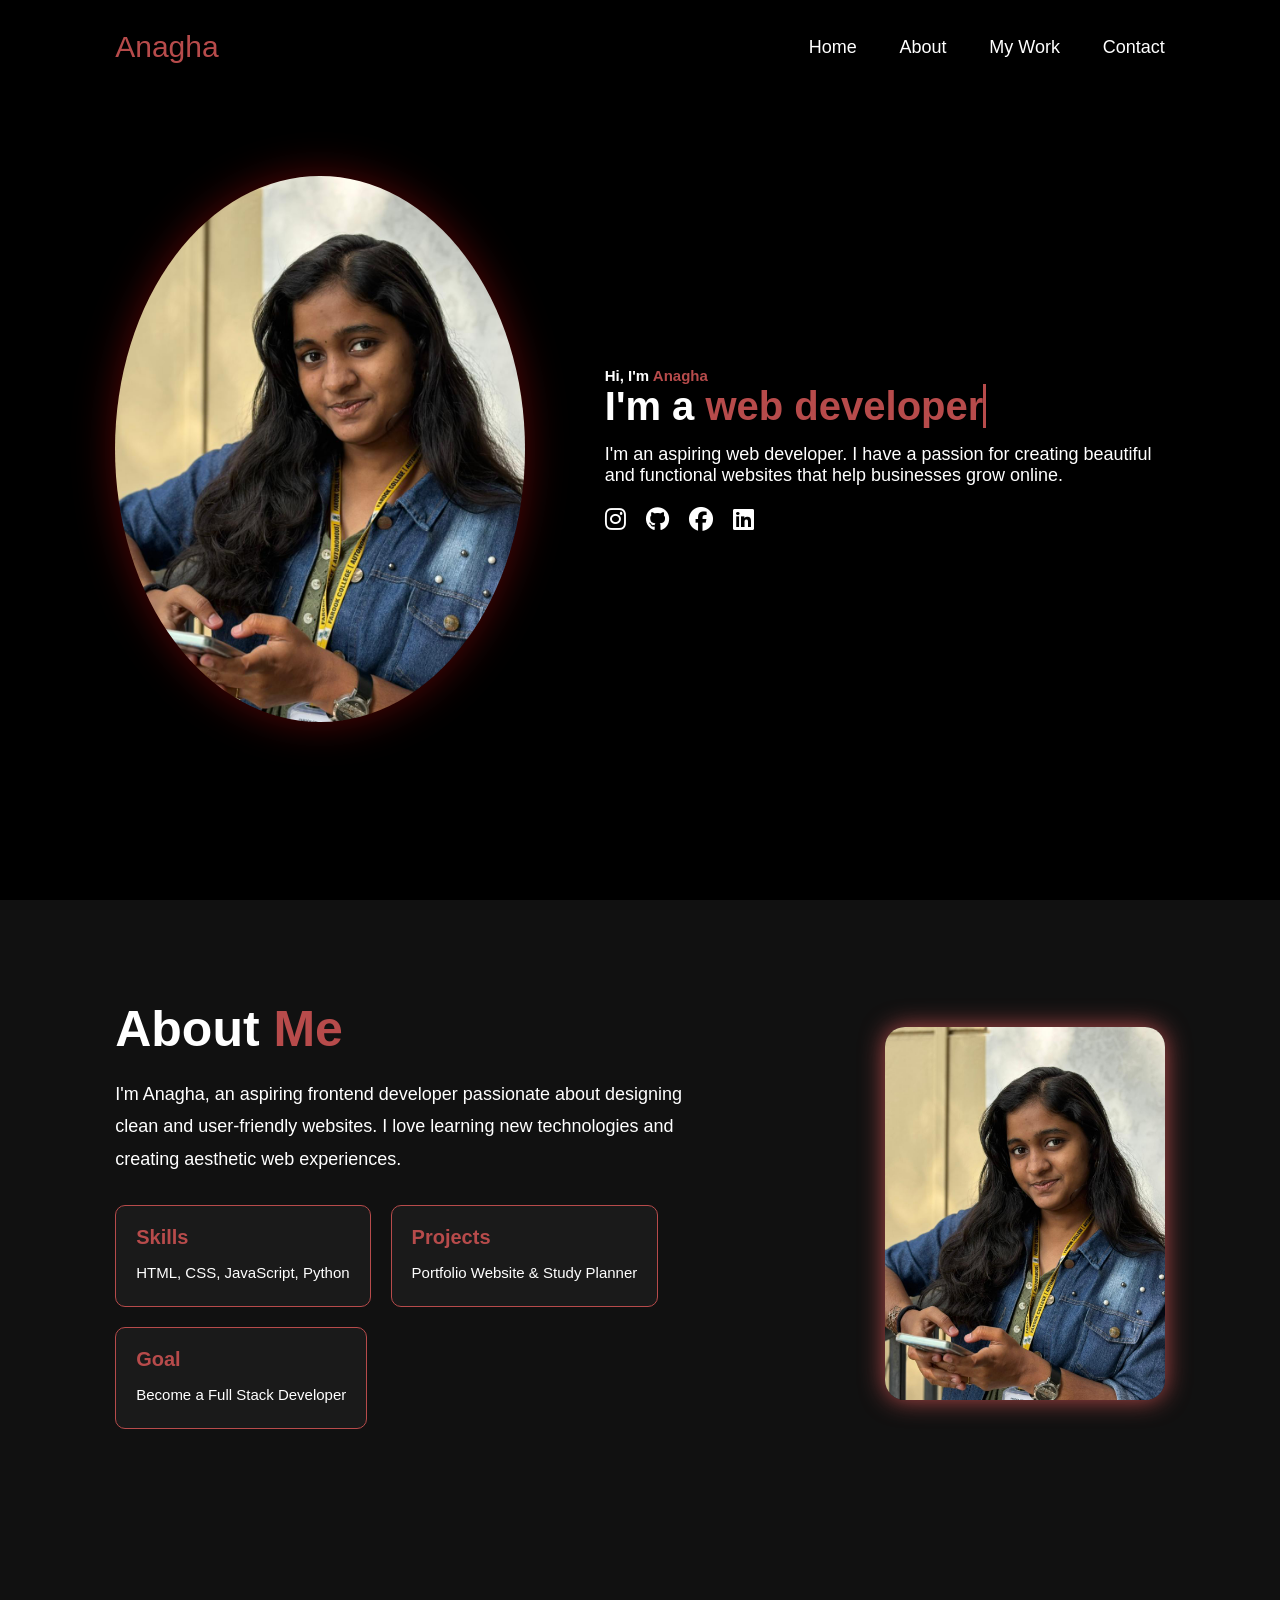
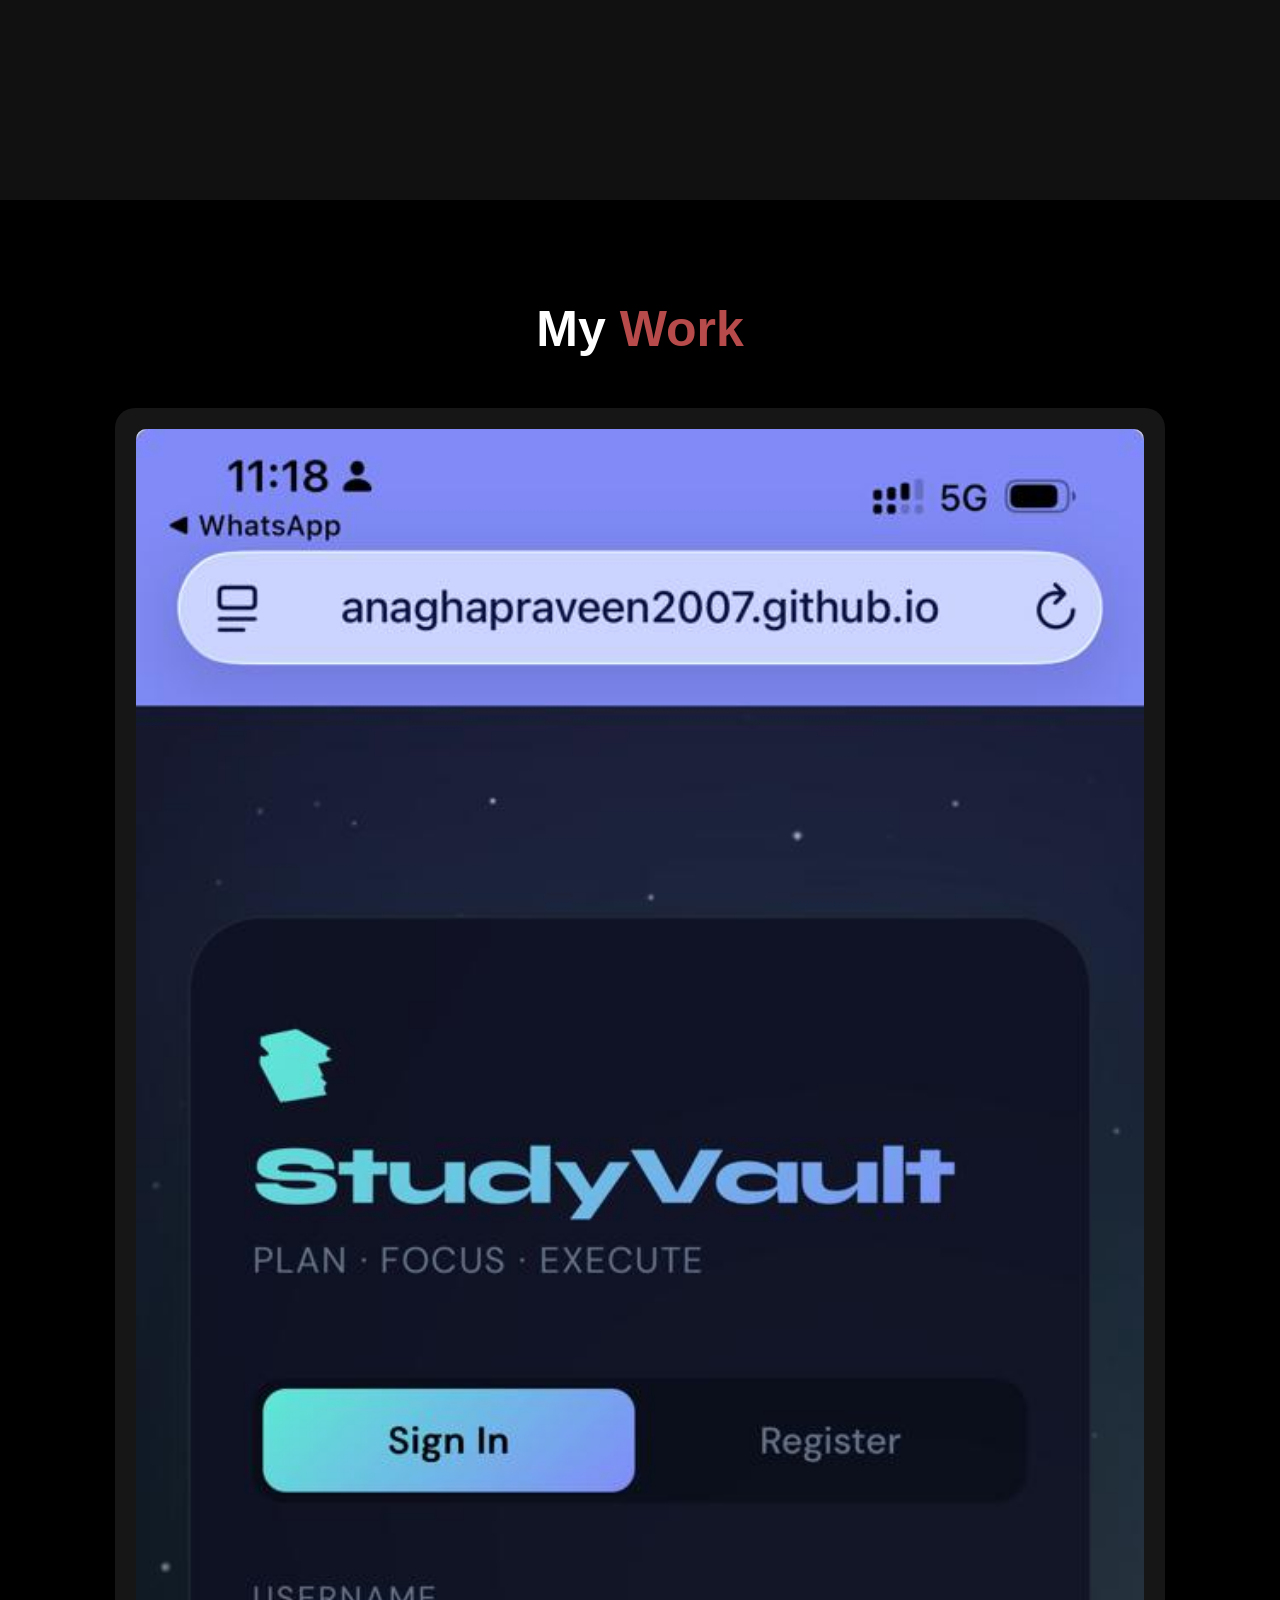
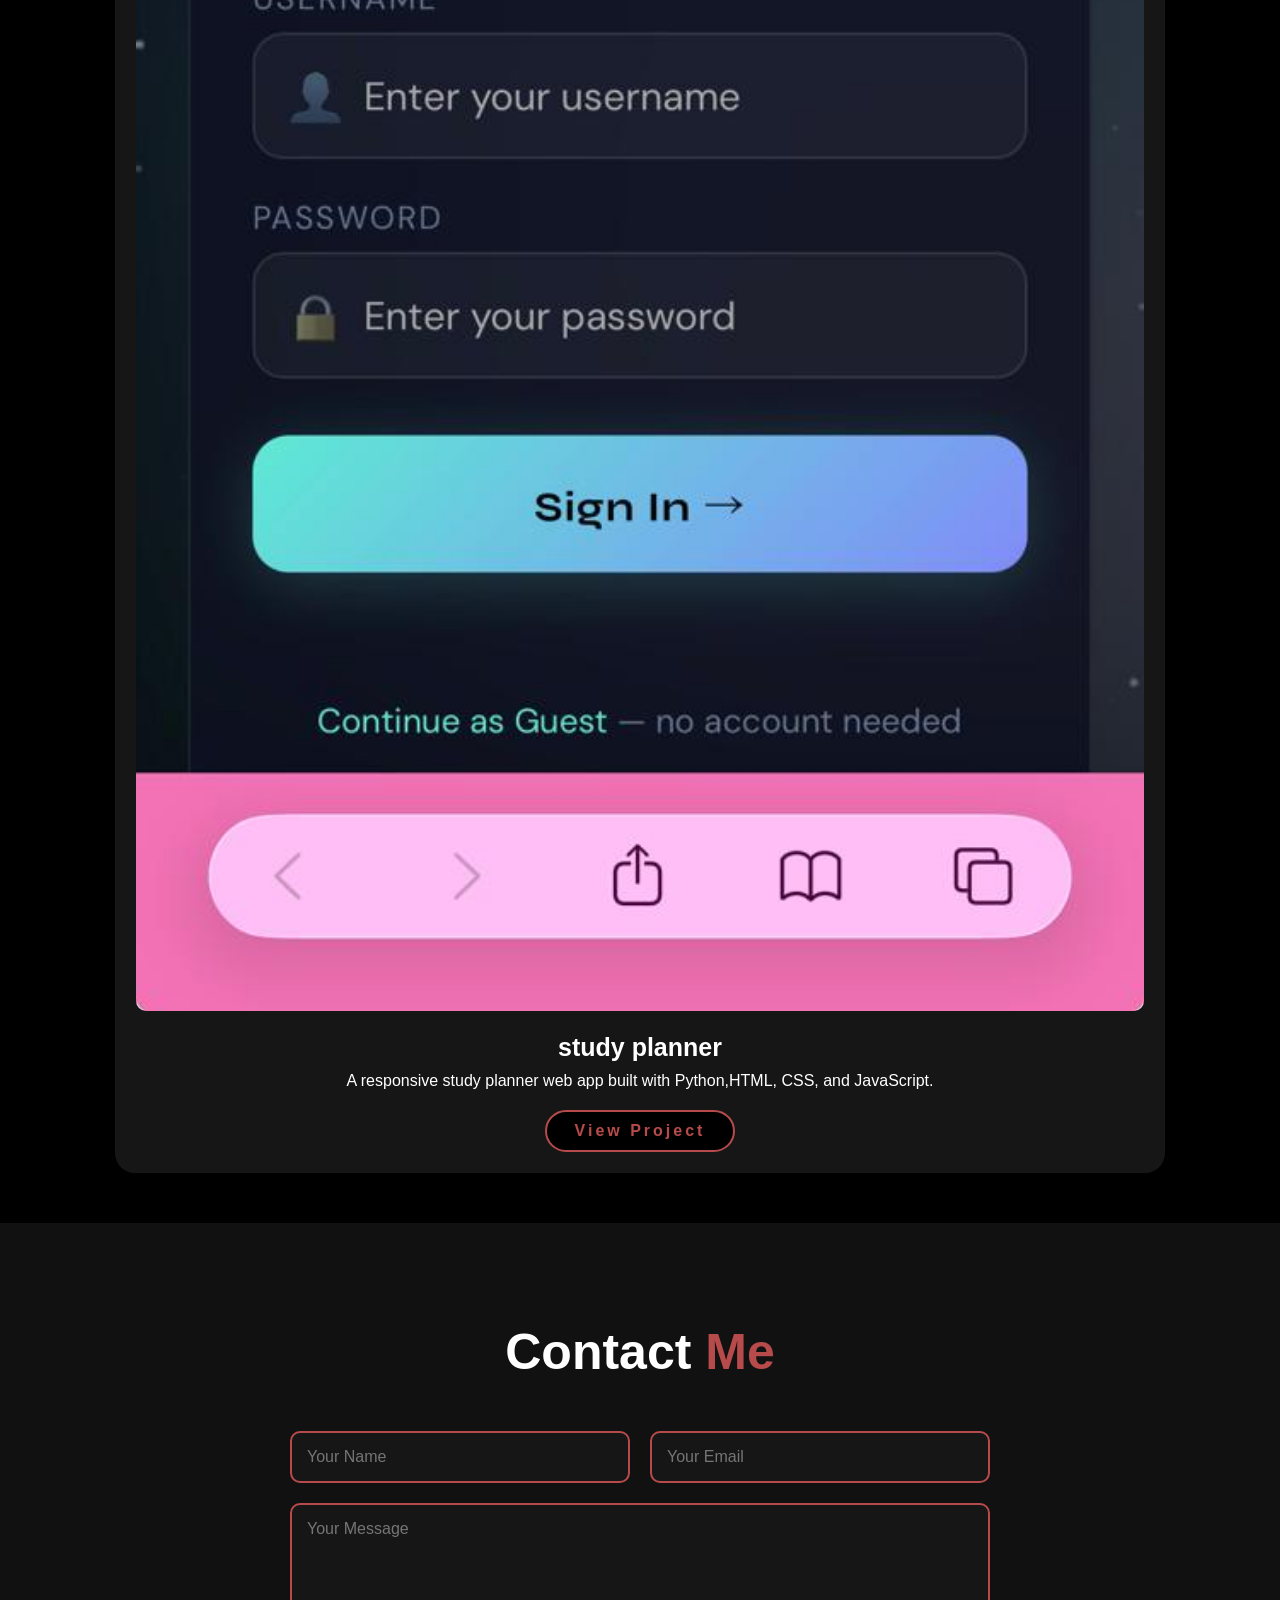
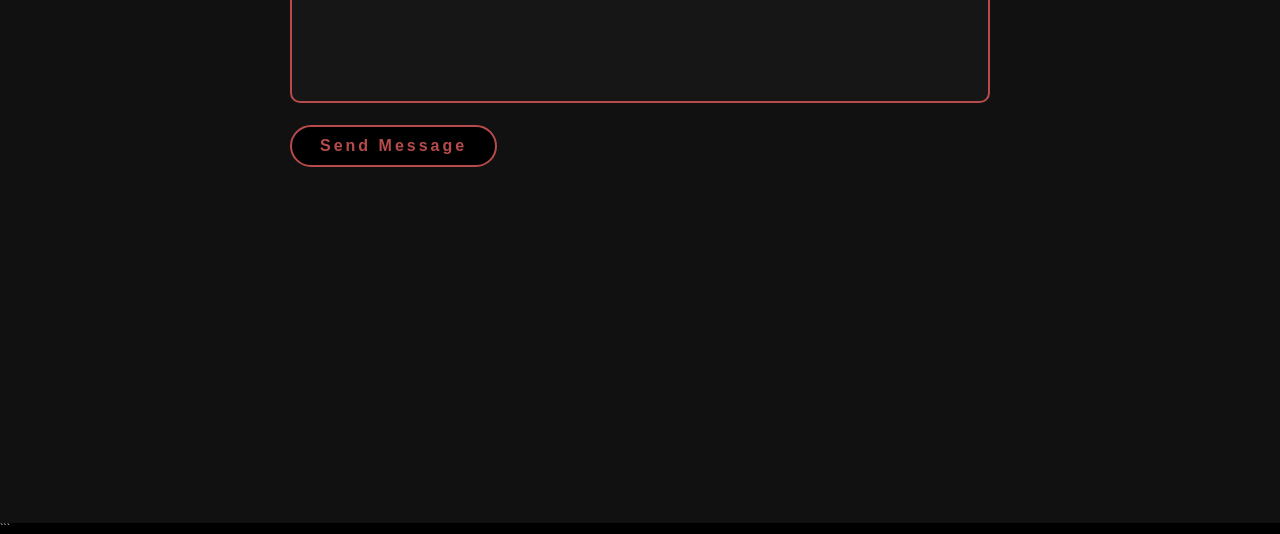
==== index.html @ 69fe2f86 "Add files via upload" ====
<!DOCTYPE html>
<html lang="en">
<head>
    <meta charset="UTF-8" />
    <meta name="viewport" content="width=device-width, initial-scale=1.0" />

    <title>Anagha | Portfolio</title>

    <link rel="stylesheet" href="style.css" />

    <link rel="stylesheet"
        href="https://cdnjs.cloudflare.com/ajax/libs/font-awesome/6.5.0/css/all.min.css" />
</head>
<body>

    

    <header>
        <a href="#home" class="logo">Anagha</a>

        <nav>
            <a href="#home" >Home</a>
            <a href="#about">About</a>
            <a href="#projects">My Work</a>
            <a href="#contact">Contact</a>
        </nav>
    </header>
    <section class="home" id="home">
        <div class="home-img">
            <img src="profile.jpeg" alt="Anagha's Portfolio">
            
        </div>
        <div class="home-content">
            <h1>Hi, I'm <span>Anagha</span></h1>
            <h3 class="typing-text">I'm a  <span>web developer</span></h3>
            <p>I'm an aspiring web developer. I have a passion for creating beautiful and functional websites that help businesses grow online.</p>
            <div class="social-links">
                <a href="https://www.instagram.com/anagha_praveen__?igsh=MWlnNzk3Z3RueDRzeQ==" target="_blank"><i class="fab fa-instagram"></i></a>
                <a href="https://github.com/anaghapraveen2007" target="_blank"><i class="fab fa-github"></i></a>
                <a href="https://www.facebook.com/share/17tm2seh4C/" target="_blank"><i class="fab fa-facebook"></i></a>
                <a href="https://www.linkedin.com/in/anagha-praveen-b03384242?utm_source=share_via&utm_content=profile&utm_medium=member_android" target="_blank"><i class="fab fa-linkedin"></i></a>
</div>
        </div>
    </section>
 <section class="about" id="about">

        <div class="about-container">

            <div class="about-img">
                <img src="profile.jpeg" alt="About Image" />
            </div>

            <div class="about-content">

                <h2>About <span>Me</span></h2>

                <p>
                    I'm Anagha, an aspiring frontend developer
                    passionate about designing clean and user-friendly
                    websites. I love learning new technologies and
                    creating aesthetic web experiences.
                </p>

                <div class="about-info">

                    <div class="info-box">
                        <h3>Skills</h3>
                        <p>HTML, CSS, JavaScript, Python</p>
                    </div>

                    <div class="info-box">
                        <h3>Projects</h3>
                        <p>Portfolio Website & Study Planner</p>
                    </div>

                    <div class="info-box">
                        <h3>Goal</h3>
                        <p>Become a Full Stack Developer</p>
                    </div>

                </div>

            </div>

        </div>

    </section>
    <section class="projects" id="projects">

        <h2 class="section-title">
            My <span>Work</span>
        </h2>

        <div class="projects-container">

            <div class="project-card">
                <img src="project1.jpeg" alt="Project 1">

                <h3>study planner</h3>

                <p>
                    A responsive study planner web app built with Python,HTML, CSS, and JavaScript.
                </p>

                <a href="https://anaghapraveen2007.github.io/studyplannerog/" target="_blank" class="btn">View Project</a>
            </div>
        </div>
    </section>

    <section class="contact" id="contact">

        <h2>Contact <span>Me</span></h2>

        <div class="contact-container">
            <form action="mailto:velvetwhisper2007@gmail.com" method="POST" enctype="text/plain">
                

                <div class="input-box">
                    <input type="text" placeholder="Your Name" required>
                    <input type="email" placeholder="Your Email" required>
                </div>

                <textarea placeholder="Your Message" required></textarea>

                <button type="submit" class="btn">
                    Send Message
                </button>

            </form>

        </div>

    </section>

</body>
</html>
```
---- style.css ----
@import url(https://fonts.googleapis.com/css2?family=Roboto:wght@400;700&display=swap);
*{
margin: 0;
padding: 0;
box-sizing: border-box;
text-decoration: none;
border: none;
outline: none;
font-family: 'Poppins', sans-serif;
}
html{
font-size: 62.5%;
}
body{
width: 100%;
height: 100vh;
overflow-x: hidden;
background-color: black;
color: white;
}
header{
margin-top: 20px;
position: fixed;
top: 0;
left: 0;
width: 100%;
padding: 1rem 9%;
background-color: transparent;
filter: drop-shadow(10px );
display: flex;
justify-content: space-between;
align-items: center;
z-index: 100;
}
.logo{
font-size: 3rem;
color: #b74b4b;
font-weight: 1800;
cursor: pointer;
transition: 0.5s ease;
}
.logo:hover{
transform: scale(1.1);
}
nav a{
font-size: 1.8rem;
color: white;
margin-left: 4rem;
font-weight: 500;
transition: 0.3s ease;
border-bottom: 3px solid transparent;
}
nav a:hover,
nav a.active{
color: #b74b4b;
border-bottom: none;
}
@media(max-width:995px){
nav{
position: absolute;
top: 100%;
right: 0;
width: 40%;
border-left: 3px solid #b74b4b;
border-bottom: 3px solid #b74b4b;
border-bottom-left-radius:12rem;
padding: 1rem ;
background-color: #161616;
border-top: 0.1rem solid rgba(0,0,0,0.1);
}
nav.active{
display: block;
}
nav a{
display: block;
font-size: 2rem;
margin: 3rem;
}
} 
nav a:hover,
nav a.active{
padding: 1rem;
border-radius: 0.5rem;
border-bottom: 0.5rer;
}

section{
min-height: 100vh;
padding: 5rem 9% 5rem;
}
.home{
display: flex;
justify-content: center;
align-items: center;
gap: 8rem;
background-color:black;
}
.home.home-content h1{
font-size: 6rem;
font-weight: 700;
line-height: 1.3;
}
span{
color:#b74b4b;
}
.home-content p{
font-size: 1.8rem;
margin: 1.5rem 0;
}
.home-content h3{
font-size: 4rem;
margin-bottom: 1rem;
font-weight: 700;
}
.home-img{
border-radius: 50%;
}
.home-img img{
position: relative;
width: 32vw;
border-radius: 50%;
box-shadow: 0 0 25px solid #b74b4b;
cursor: pointer;
transition: 0.2s linear;
filter: drop-shadow(0 0 20px #560505);
}
.home-img img:hover{
font-size: 1.8rem;
font-weight: 500;
}
.social-links {
  display: flex;
  gap: 20px;
  margin-top: 20px;
}

.social-links a {
  color: #fff;
  font-size: 24px;
  text-decoration: none;
  transition: color 0.3s ease;
}

.social-links a:hover {
  color: #e2522a;
}
.btn{
display: inline-block;
padding: 1rem 2.8rem;
background-color: black;
border-radius: 4rem;
font-size: 1.6rem;
color: #b74b4b;
letter-spacing: 0.3rem;
font-weight: 600;
border: 2px solid #b74b4b;
transition: 0.3s ease;
cursor: pointer;
}
.btn:hover{
transform: scale3d(1.03);
background-color:#b74b4b;
color: black;
box-shadow: 0 0 25px #b74b4b;
}
.typing-text{
font-size: 34px;
font-weight: 600;
min-width: 280px;
}
.typing-text span{
position: relative;
}
.typing-text span::after{
content: "";
background-color:black;
position: absolute;
width: calc(100% + 8px);
height: 100%;
Align-items: center;
border-left: 3px solid #b74b4b;
right: -8;
animation: cursor 0.6s infinite;
}
@media (max-width: 1000px){
.home{
gap: 4rem;
}
}
@media (max-width:995px){
.home{
flex-direction: column;
margin: 5rem 4rem;
}
.home.home-content h3{
font-size: 2.5rem;
}
.home-content h1{
font-size: 5rem;
}
.home-img img{
    margin-top: 4rem
    }
}html{
scroll-behavior: smooth;
}
.about,
.projects,
.contact{
padding: 10rem 9% 5rem;
min-height: 100vh;
}
.about{
background: #111;
}
.about-container{
display: flex;
align-items: center;
justify-content: space-between;
gap: 5rem;
flex-wrap: wrap;
flex-direction: row-reverse;
}
.about-img img{
width: 22vw;
max-width: 280px;
border-radius: 2rem;
box-shadow: 0 0 25px #b74b4b;
}
.about-content{
max-width: 600px;
}
.about-content h2{
font-size: 5rem;
margin-bottom: 2rem;
}
.about-content p{
font-size: 1.8rem;
line-height: 1.8;
}
.about-info{
display: flex;
gap: 2rem;
margin-top: 3rem;
flex-wrap: wrap;
}
.info-box{
background: #1a1a1a;
padding: 2rem;
border-radius: 1rem;
border: 1px solid #b74b4b;
}
.info-box h3{
font-size: 2rem;
margin-bottom: 1rem;
color: #b74b4b;
}
.info-box p{
font-size: 1.5rem;
}
.projects{
background: black;
}
.section-title{
font-size: 5rem;
text-align: center;
margin-bottom: 5rem;
}
.projects-container{
display: grid;
grid-template-columns: repeat(auto-fit, minmax(280px, 1fr));
gap: 3rem;
}
.project-card{
background: #161616;
padding: 2rem;
border-radius: 2rem;
text-align: center;
transition: 0.3s ease;
border: 1px solid transparent;
}
.project-card:hover{
transform: translateY(-10px);
border: 1px solid #b74b4b;
box-shadow: 0 0 20px #b74b4b;
}
.project-card img{
width: 100%;
border-radius: 1rem;
margin-bottom: 2rem;
}
.project-card h3{
font-size: 2.5rem;
margin-bottom: 1rem;
}
.project-card p{
font-size: 1.6rem;
margin-bottom: 2rem;
}
.contact{
background: #111;
}
.contact h2{
font-size: 5rem;
text-align: center;
margin-bottom: 5rem;
}

.contact-container{
display: flex;
justify-content: center;
}

.contact form{
width: 100%;
max-width: 700px;
}

.input-box{
display: flex;
gap: 2rem;
margin-bottom: 2rem;
}

.input-box input{
width: 50%;
}

.contact form input,
.contact form textarea{
width: 100%;
padding: 1.5rem;
background: #161616;
border: 2px solid #b74b4b;
border-radius: 1rem;
color: white;
font-size: 1.6rem;
}

.contact form textarea{
height: 200px;
resize: none;
margin-bottom: 2rem;
}


@media(max-width:995px){

.home{
flex-direction: column;
text-align: center;
}

.about-container{
flex-direction: column;
text-align: center;
}

.about-img img{
width: 70vw;
}

.input-box{
flex-direction: column;
}

.input-box input{
width: 100%;
}

.section-title,
.contact h2,
.about-content h2{
font-size: 4rem;
}

}
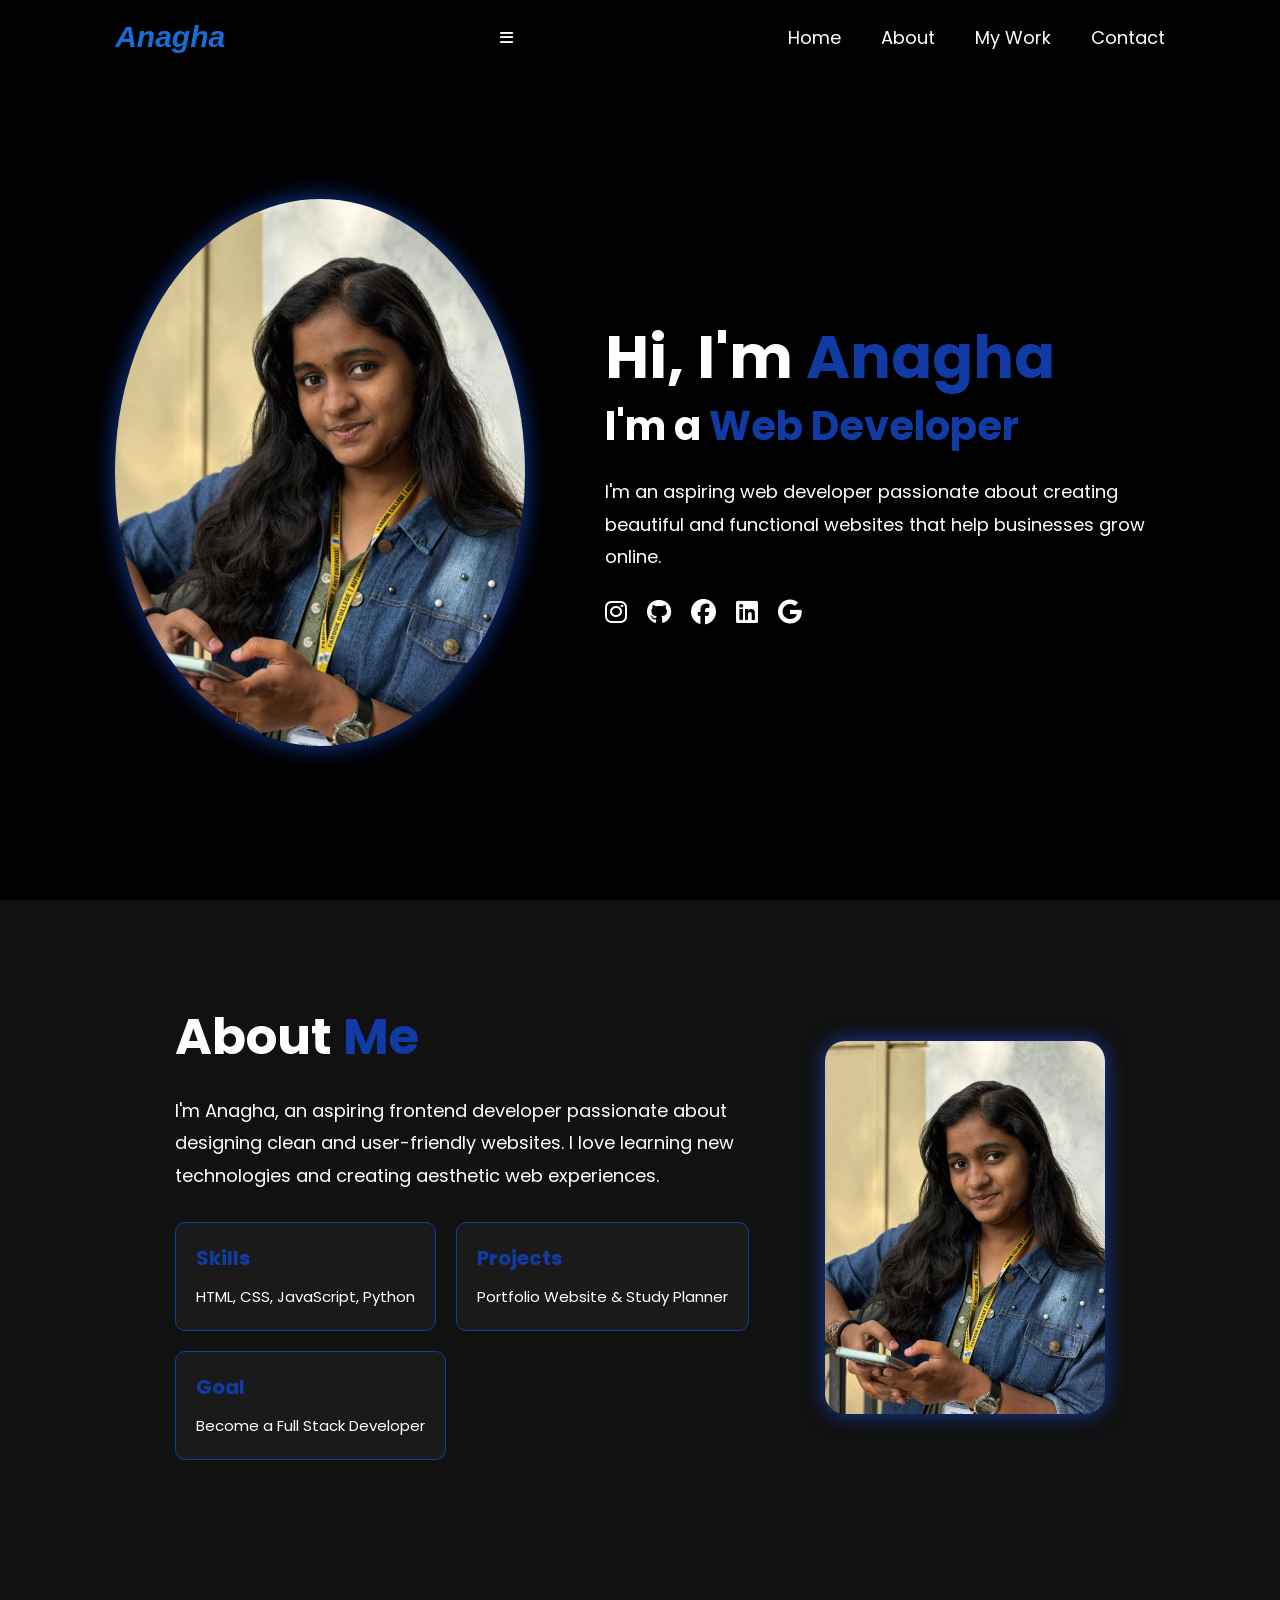
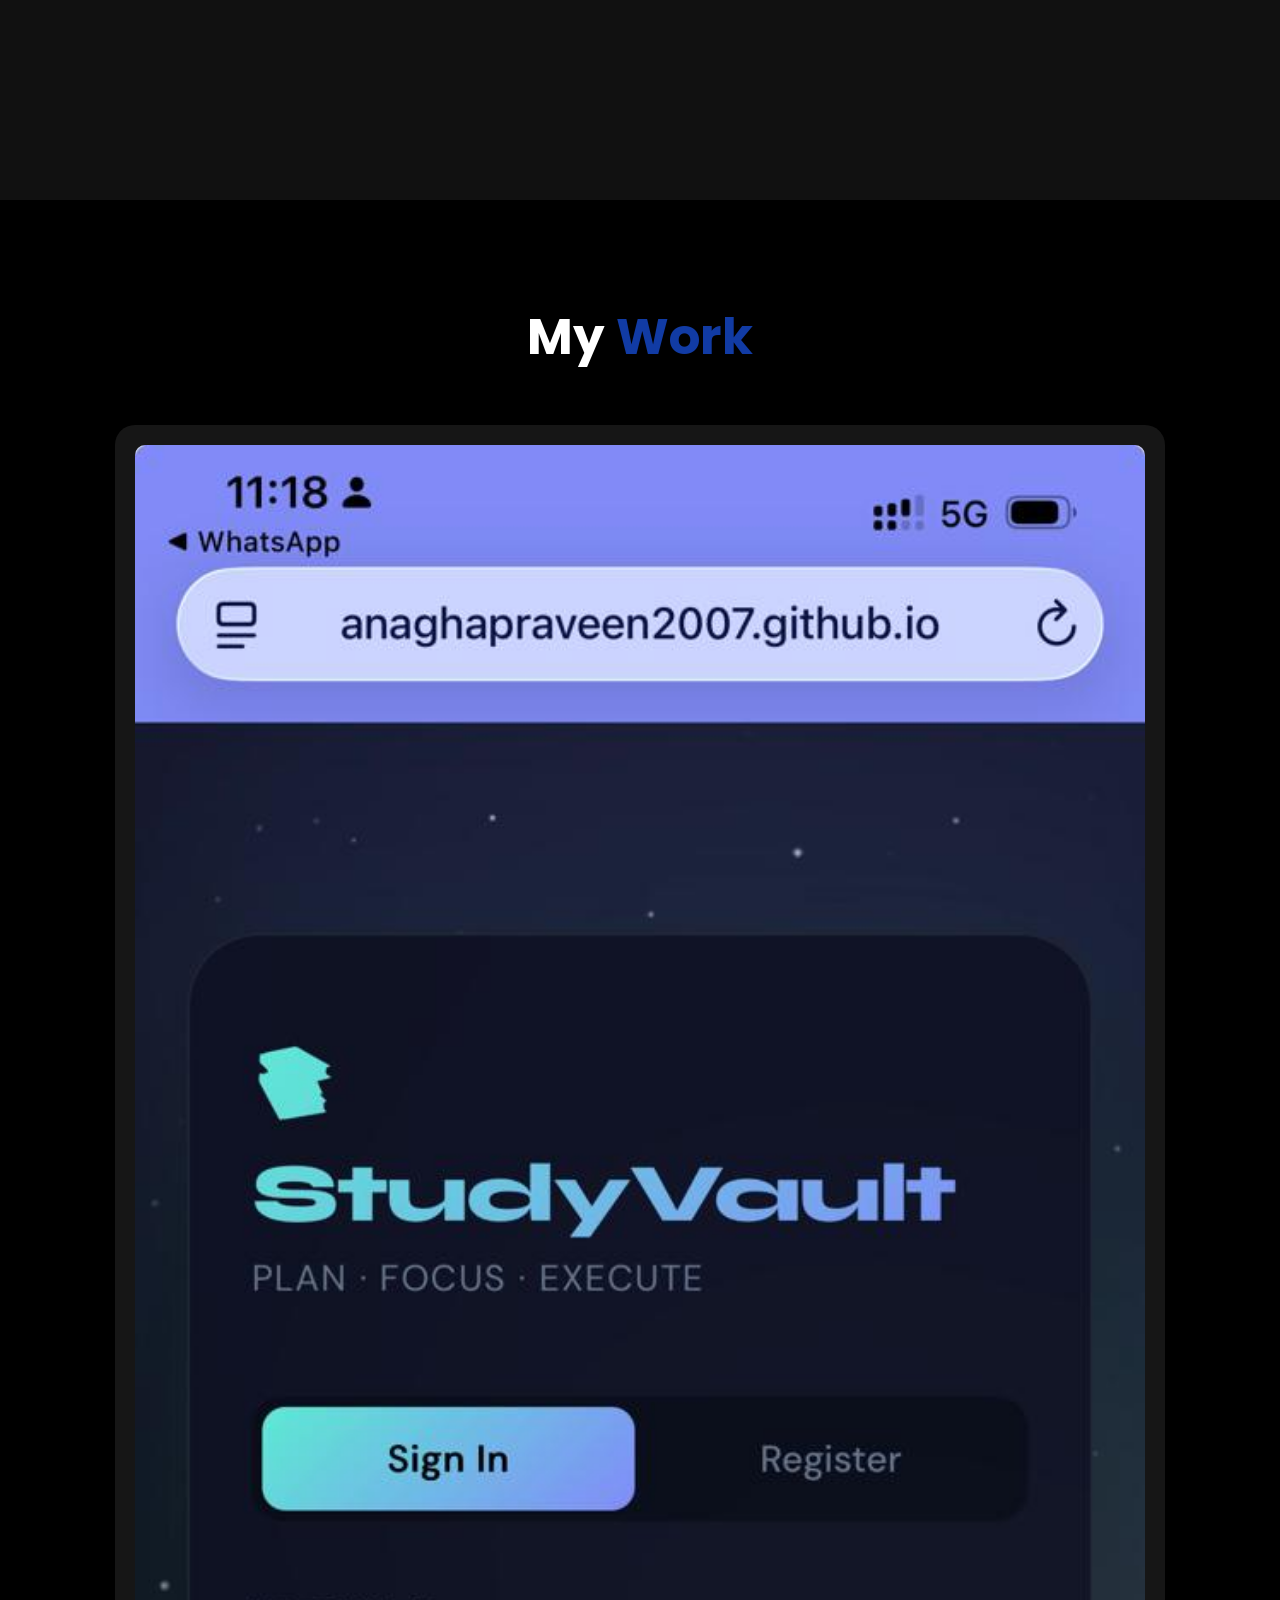
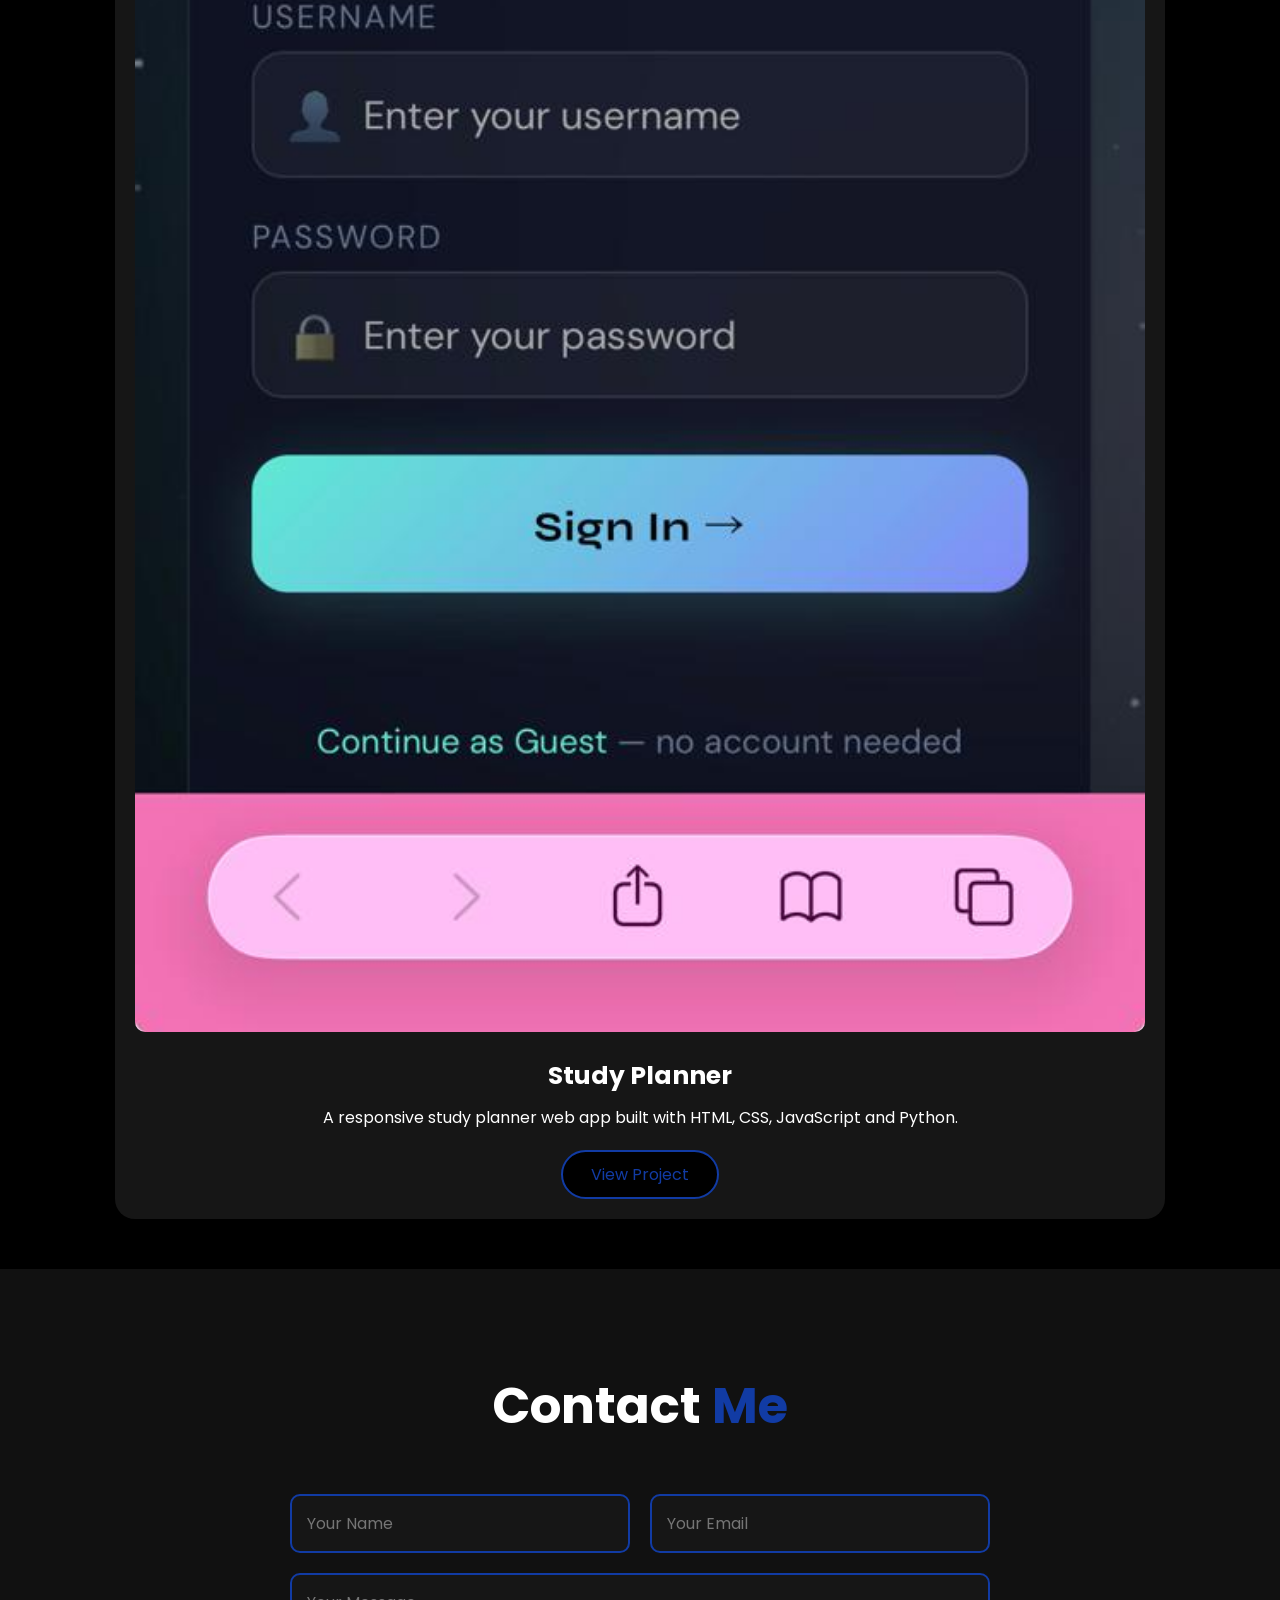
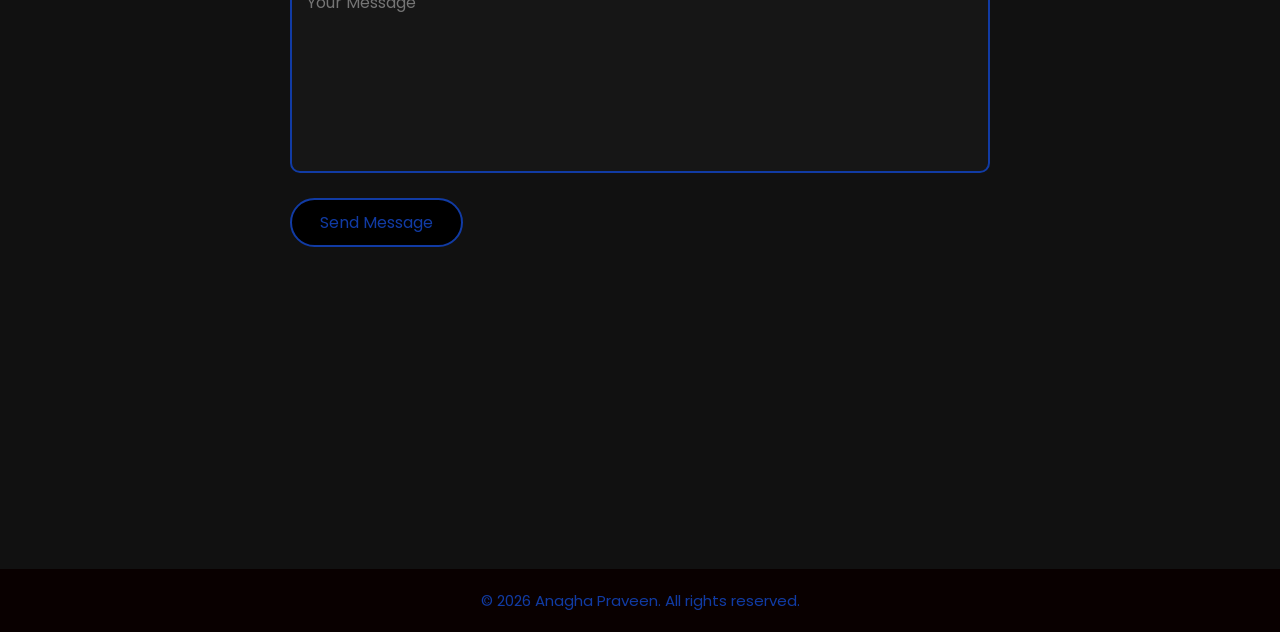
==== commit 9257c14a: "Update index.html" ====
--- a/index.html
+++ b/index.html
@@ -1,4 +1,3 @@
-
 <!DOCTYPE html>
 <html lang="en">
 <head>
@@ -10,130 +9,213 @@
     <link rel="stylesheet" href="style.css" />
 
     <link rel="stylesheet"
-        href="https://cdnjs.cloudflare.com/ajax/libs/font-awesome/6.5.0/css/all.min.css" />
+        href="https://cdnjs.cloudflare.com/ajax/libs/font-awesome/6.5.0/css/all.min.css"/>
 </head>
+
 <body>
 
-    
-
-    <header>
-        <a href="#home" class="logo">Anagha</a>
-
-        <nav>
-            <a href="#home" >Home</a>
-            <a href="#about">About</a>
-            <a href="#projects">My Work</a>
-            <a href="#contact">Contact</a>
-        </nav>
-    </header>
-    <section class="home" id="home">
-        <div class="home-img">
-            <img src="profile.jpeg" alt="Anagha's Portfolio">
-            
-        </div>
-        <div class="home-content">
-            <h1>Hi, I'm <span>Anagha</span></h1>
-            <h3 class="typing-text">I'm a  <span>web developer</span></h3>
-            <p>I'm an aspiring web developer. I have a passion for creating beautiful and functional websites that help businesses grow online.</p>
-            <div class="social-links">
-                <a href="https://www.instagram.com/anagha_praveen__?igsh=MWlnNzk3Z3RueDRzeQ==" target="_blank"><i class="fab fa-instagram"></i></a>
-                <a href="https://github.com/anaghapraveen2007" target="_blank"><i class="fab fa-github"></i></a>
-                <a href="https://www.facebook.com/share/17tm2seh4C/" target="_blank"><i class="fab fa-facebook"></i></a>
-                <a href="https://www.linkedin.com/in/anagha-praveen-b03384242?utm_source=share_via&utm_content=profile&utm_medium=member_android" target="_blank"><i class="fab fa-linkedin"></i></a>
-</div>
-        </div>
-    </section>
- <section class="about" id="about">
-
-        <div class="about-container">
-
-            <div class="about-img">
-                <img src="profile.jpeg" alt="About Image" />
+<header>
+
+    <a href="#home" class="logo">Anagha</a>
+
+    <i class="fas fa-bars menu-icon" id="menu-icon"></i>
+
+    <nav class="navbar">
+        <a href="#home">Home</a>
+        <a href="#about">About</a>
+        <a href="#projects">My Work</a>
+        <a href="#contact">Contact</a>
+    </nav>
+
+</header>
+
+<!-- HOME SECTION -->
+
+<section class="home" id="home">
+
+    <div class="home-img">
+        <img src="profile.jpeg" alt="Anagha Portfolio">
+    </div>
+
+    <div class="home-content">
+
+        <h1>Hi, I'm <span>Anagha</span></h1>
+
+        <h3 class="typing-text">
+            I'm a <span>Web Developer</span>
+        </h3>
+
+        <p>
+            I'm an aspiring web developer passionate about creating
+            beautiful and functional websites that help businesses
+            grow online.
+        </p>
+
+        <div class="social-links">
+
+            <a href="https://www.instagram.com/anagha_praveen__/"
+                target="_blank">
+                <i class="fab fa-instagram"></i>
+            </a>
+
+            <a href="https://github.com/anaghapraveen2007"
+                target="_blank">
+                <i class="fab fa-github"></i>
+            </a>
+
+            <a href="https://www.facebook.com/"
+                target="_blank">
+                <i class="fab fa-facebook"></i>
+            </a>
+
+            <a href="https://www.linkedin.com/"
+                target="_blank">
+                <i class="fab fa-linkedin"></i>
+            </a>
+
+            <a href="mailto:velvetwhisper2007@gmail.com">
+                <i class="fab fa-google"></i>
+            </a>
+
+        </div>
+
+    </div>
+
+</section>
+
+<!-- ABOUT SECTION -->
+
+<section class="about" id="about">
+
+    <div class="about-container">
+
+        <div class="about-img">
+            <img src="profile.jpeg" alt="About Image">
+        </div>
+
+        <div class="about-content">
+
+            <h2>About <span>Me</span></h2>
+
+            <p>
+                I'm Anagha, an aspiring frontend developer passionate
+                about designing clean and user-friendly websites.
+                I love learning new technologies and creating
+                aesthetic web experiences.
+            </p>
+
+            <div class="about-info">
+
+                <div class="info-box">
+                    <h3>Skills</h3>
+                    <p>HTML, CSS, JavaScript, Python</p>
+                </div>
+
+                <div class="info-box">
+                    <h3>Projects</h3>
+                    <p>Portfolio Website & Study Planner</p>
+                </div>
+
+                <div class="info-box">
+                    <h3>Goal</h3>
+                    <p>Become a Full Stack Developer</p>
+                </div>
+
             </div>
 
-            <div class="about-content">
-
-                <h2>About <span>Me</span></h2>
-
-                <p>
-                    I'm Anagha, an aspiring frontend developer
-                    passionate about designing clean and user-friendly
-                    websites. I love learning new technologies and
-                    creating aesthetic web experiences.
-                </p>
-
-                <div class="about-info">
-
-                    <div class="info-box">
-                        <h3>Skills</h3>
-                        <p>HTML, CSS, JavaScript, Python</p>
-                    </div>
-
-                    <div class="info-box">
-                        <h3>Projects</h3>
-                        <p>Portfolio Website & Study Planner</p>
-                    </div>
-
-                    <div class="info-box">
-                        <h3>Goal</h3>
-                        <p>Become a Full Stack Developer</p>
-                    </div>
-
-                </div>
+        </div>
+
+    </div>
+
+</section>
+
+<!-- PROJECTS SECTION -->
+
+<section class="projects" id="projects">
+
+    <h2 class="section-title">
+        My <span>Work</span>
+    </h2>
+
+    <div class="projects-container">
+
+        <div class="project-card">
+
+            <img src="project1.jpeg" alt="Project 1">
+
+            <h3>Study Planner</h3>
+
+            <p>
+                A responsive study planner web app built with
+                HTML, CSS, JavaScript and Python.
+            </p>
+
+            <a href="https://anaghapraveen2007.github.io/studyplannerog/"
+                target="_blank"
+                class="btn">
+                View Project
+            </a>
+
+        </div>
+
+    </div>
+
+</section>
+
+<!-- CONTACT SECTION -->
+
+<section class="contact" id="contact">
+
+    <h2>Contact <span>Me</span></h2>
+
+    <div class="contact-container">
+
+        <form>
+
+            <div class="input-box">
+
+                <input type="text"
+                    placeholder="Your Name"
+                    required>
+
+                <input type="email"
+                    placeholder="Your Email"
+                    required>
 
             </div>
 
-        </div>
-
-    </section>
-    <section class="projects" id="projects">
-
-        <h2 class="section-title">
-            My <span>Work</span>
-        </h2>
-
-        <div class="projects-container">
-
-            <div class="project-card">
-                <img src="project1.jpeg" alt="Project 1">
-
-                <h3>study planner</h3>
-
-                <p>
-                    A responsive study planner web app built with Python,HTML, CSS, and JavaScript.
-                </p>
-
-                <a href="https://anaghapraveen2007.github.io/studyplannerog/" target="_blank" class="btn">View Project</a>
-            </div>
-        </div>
-    </section>
-
-    <section class="contact" id="contact">
-
-        <h2>Contact <span>Me</span></h2>
-
-        <div class="contact-container">
-            <form action="mailto:velvetwhisper2007@gmail.com" method="POST" enctype="text/plain">
-                
-
-                <div class="input-box">
-                    <input type="text" placeholder="Your Name" required>
-                    <input type="email" placeholder="Your Email" required>
-                </div>
-
-                <textarea placeholder="Your Message" required></textarea>
-
-                <button type="submit" class="btn">
-                    Send Message
-                </button>
-
-            </form>
-
-        </div>
-
-    </section>
+            <textarea
+                placeholder="Your Message"
+                required></textarea>
+
+            <button type="submit" class="btn">
+                Send Message
+            </button>
+
+        </form>
+
+    </div>
+
+</section>
+
+
+
+<footer>
+    <p>&copy; 2026 Anagha Praveen. All rights reserved.</p>
+</footer>
+
+
+
+<script>
+
+const menuIcon = document.querySelector('#menu-icon');
+const navbar = document.querySelector('.navbar');
+
+menuIcon.onclick = () => {
+    navbar.classList.toggle('active');
+}
+
+</script>
 
 </body>
 </html>
-```
-
--- a/style.css
+++ b/style.css
@@ -1,377 +1,393 @@
-@import url(https://fonts.googleapis.com/css2?family=Roboto:wght@400;700&display=swap);
+@import url('https://fonts.googleapis.com/css2?family=Poppins:wght@300;400;500;600;700&display=swap');
+
 *{
-margin: 0;
-padding: 0;
-box-sizing: border-box;
-text-decoration: none;
-border: none;
-outline: none;
-font-family: 'Poppins', sans-serif;
-}
+    margin:0;
+    padding:0;
+    box-sizing:border-box;
+    text-decoration:none;
+    border:none;
+    outline:none;
+    font-family:'Poppins', sans-serif;
+}
+
 html{
-font-size: 62.5%;
-}
+    font-size:62.5%;
+    scroll-behavior:smooth;
+}
+
 body{
-width: 100%;
-height: 100vh;
-overflow-x: hidden;
-background-color: black;
-color: white;
-}
+    width:100%;
+    overflow-x:hidden;
+    background:black;
+    color:white;
+}
+
+
+
 header{
-margin-top: 20px;
-position: fixed;
-top: 0;
-left: 0;
-width: 100%;
-padding: 1rem 9%;
-background-color: transparent;
-filter: drop-shadow(10px );
-display: flex;
-justify-content: space-between;
-align-items: center;
-z-index: 100;
-}
+    position:fixed;
+    top:0;
+    left:0;
+    width:100%;
+    padding:2rem 9%;
+    display:flex;
+    justify-content:space-between;
+    align-items:center;
+    z-index:1000;
+    background:rgba(0,0,0,0.7);
+    backdrop-filter:blur(10px);
+}
+
 .logo{
-font-size: 3rem;
-color: #b74b4b;
-font-weight: 1800;
-cursor: pointer;
-transition: 0.5s ease;
-}
+    font-family: 'Lucida Sans', 'Lucida Sans Regular', 'Lucida Grande', 'Lucida Sans Unicode', Geneva, Verdana, sans-serif;
+    font-style: italic;
+    font-size:3rem;
+    color:#176ed8;
+    font-weight:700;
+    cursor:pointer;
+    transition:0.3s ease;
+}
+
 .logo:hover{
-transform: scale(1.1);
-}
-nav a{
-font-size: 1.8rem;
-color: white;
-margin-left: 4rem;
-font-weight: 500;
-transition: 0.3s ease;
-border-bottom: 3px solid transparent;
-}
-nav a:hover,
-nav a.active{
-color: #b74b4b;
-border-bottom: none;
-}
-@media(max-width:995px){
-nav{
-position: absolute;
-top: 100%;
-right: 0;
-width: 40%;
-border-left: 3px solid #b74b4b;
-border-bottom: 3px solid #b74b4b;
-border-bottom-left-radius:12rem;
-padding: 1rem ;
-background-color: #161616;
-border-top: 0.1rem solid rgba(0,0,0,0.1);
-}
-nav.active{
-display: block;
-}
-nav a{
-display: block;
-font-size: 2rem;
-margin: 3rem;
-}
-} 
-nav a:hover,
-nav a.active{
-padding: 1rem;
-border-radius: 0.5rem;
-border-bottom: 0.5rer;
+    transform:scale(1.1);
+}
+
+.navbar{
+    display:flex;
+    gap:4rem;
+}
+
+.navbar a{
+    font-size:1.8rem;
+    color:white;
+    transition:0.3s ease;
+}
+
+.navbar a:hover{
+    color:#113ba4;
+}
+
+.menu-icon{
+    display:none;
+    font-size:1.5rem;
+    color:white;
+    cursor:pointer;
 }
 
 section{
-min-height: 100vh;
-padding: 5rem 9% 5rem;
-}
+    min-height:100vh;
+    padding:10rem 9% 5rem;
+}
+
 .home{
-display: flex;
-justify-content: center;
-align-items: center;
-gap: 8rem;
-background-color:black;
-}
-.home.home-content h1{
-font-size: 6rem;
-font-weight: 700;
-line-height: 1.3;
-}
+    display:flex;
+    justify-content:center;
+    align-items:center;
+    gap:8rem;
+}
+
+.home-content h1{
+    font-size:6rem;
+    font-weight:700;
+    line-height:1.3;
+}
+
+.home-content h3{
+    font-size:4rem;
+    margin-bottom:1rem;
+}
+
+.home-content p{
+    font-size:1.8rem;
+    margin:2rem 0;
+    line-height:1.8;
+}
+
 span{
-color:#b74b4b;
-}
-.home-content p{
-font-size: 1.8rem;
-margin: 1.5rem 0;
-}
-.home-content h3{
-font-size: 4rem;
-margin-bottom: 1rem;
-font-weight: 700;
-}
-.home-img{
-border-radius: 50%;
-}
+    color:#113ba4;
+}
+
 .home-img img{
-position: relative;
-width: 32vw;
-border-radius: 50%;
-box-shadow: 0 0 25px solid #b74b4b;
-cursor: pointer;
-transition: 0.2s linear;
-filter: drop-shadow(0 0 20px #560505);
-}
+    width:32vw;
+    border-radius:50%;
+    box-shadow:0 0 25px #113ba4;
+    transition:0.3s ease;
+}
+
 .home-img img:hover{
-font-size: 1.8rem;
-font-weight: 500;
-}
-.social-links {
-  display: flex;
-  gap: 20px;
-  margin-top: 20px;
-}
-
-.social-links a {
-  color: #fff;
-  font-size: 24px;
-  text-decoration: none;
-  transition: color 0.3s ease;
-}
-
-.social-links a:hover {
-  color: #e2522a;
-}
+    transform:scale(1.05);
+}
+
+.social-links{
+    display:flex;
+    gap:2rem;
+    margin-top:2rem;
+}
+
+.social-links a{
+    color:white;
+    font-size:2.5rem;
+    transition:0.3s ease;
+}
+
+.social-links a:hover{
+    color:#113ba4;
+    transform:scale(1.2);
+}
+
+
 .btn{
-display: inline-block;
-padding: 1rem 2.8rem;
-background-color: black;
-border-radius: 4rem;
-font-size: 1.6rem;
-color: #b74b4b;
-letter-spacing: 0.3rem;
-font-weight: 600;
-border: 2px solid #b74b4b;
-transition: 0.3s ease;
-cursor: pointer;
-}
+    display:inline-block;
+    padding:1rem 2.8rem;
+    background:black;
+    border-radius:4rem;
+    font-size:1.6rem;
+    color:#113ba4;
+    border:2px solid #113ba4;
+    transition:0.3s ease;
+    cursor:pointer;
+}
+
 .btn:hover{
-transform: scale3d(1.03);
-background-color:#b74b4b;
-color: black;
-box-shadow: 0 0 25px #b74b4b;
-}
-.typing-text{
-font-size: 34px;
-font-weight: 600;
-min-width: 280px;
-}
-.typing-text span{
-position: relative;
-}
-.typing-text span::after{
-content: "";
-background-color:black;
-position: absolute;
-width: calc(100% + 8px);
-height: 100%;
-Align-items: center;
-border-left: 3px solid #b74b4b;
-right: -8;
-animation: cursor 0.6s infinite;
-}
-@media (max-width: 1000px){
-.home{
-gap: 4rem;
-}
-}
-@media (max-width:995px){
-.home{
-flex-direction: column;
-margin: 5rem 4rem;
-}
-.home.home-content h3{
-font-size: 2.5rem;
-}
-.home-content h1{
-font-size: 5rem;
-}
-.home-img img{
-    margin-top: 4rem
-    }
-}html{
-scroll-behavior: smooth;
-}
-.about,
-.projects,
+    background:#113ba4;
+    color:black;
+    box-shadow:0 0 20px #113ba4;
+}
+
+
+.about{
+    background:#111;
+}
+
+.about-container{
+    display:flex;
+    align-items:center;
+    justify-content:center;
+    gap:5rem;
+    flex-wrap:wrap;
+    flex-direction: row-reverse;
+}
+
+.about-img img{
+    width:22vw;
+    max-width:280px;
+    border-radius:2rem;
+    box-shadow:0 0 20px #113ba4;
+    
+}
+
+.about-content{
+    max-width:600px;
+    
+}
+
+.about-content h2{
+    font-size:5rem;
+    margin-bottom:2rem;
+    
+}
+
+.about-content p{
+    font-size:1.8rem;
+    line-height:1.8;
+    
+}
+
+.about-info{
+    display:flex;
+    gap:2rem;
+    margin-top:3rem;
+    flex-wrap:wrap;
+}
+
+.info-box{
+    background:#1a1a1a;
+    padding:2rem;
+    border-radius:1rem;
+    border:1px solid #113ba4;
+}
+
+.info-box h3{
+    font-size:2rem;
+    margin-bottom:1rem;
+    color:#113ba4;
+}
+
+.info-box p{
+    font-size:1.5rem;
+}
+
+
+.projects{
+    background:black;
+}
+
+.section-title{
+    font-size:5rem;
+    text-align:center;
+    margin-bottom:5rem;
+}
+
+.projects-container{
+    display:grid;
+    grid-template-columns:repeat(auto-fit, minmax(280px,1fr));
+    gap:3rem;
+}
+
+.project-card{
+    background:#161616;
+    padding:2rem;
+    border-radius:2rem;
+    text-align:center;
+    transition:0.3s ease;
+}
+
+.project-card:hover{
+    transform:translateY(-10px);
+    box-shadow:0 0 20px #113ba4;
+}
+
+.project-card img{
+    width:100%;
+    border-radius:1rem;
+    margin-bottom:2rem;
+}
+
+.project-card h3{
+    font-size:2.5rem;
+    margin-bottom:1rem;
+}
+
+.project-card p{
+    font-size:1.6rem;
+    margin-bottom:2rem;
+}
+
+
+
 .contact{
-padding: 10rem 9% 5rem;
-min-height: 100vh;
-}
-.about{
-background: #111;
-}
-.about-container{
-display: flex;
-align-items: center;
-justify-content: space-between;
-gap: 5rem;
-flex-wrap: wrap;
-flex-direction: row-reverse;
-}
-.about-img img{
-width: 22vw;
-max-width: 280px;
-border-radius: 2rem;
-box-shadow: 0 0 25px #b74b4b;
-}
-.about-content{
-max-width: 600px;
-}
-.about-content h2{
-font-size: 5rem;
-margin-bottom: 2rem;
-}
-.about-content p{
-font-size: 1.8rem;
-line-height: 1.8;
-}
-.about-info{
-display: flex;
-gap: 2rem;
-margin-top: 3rem;
-flex-wrap: wrap;
-}
-.info-box{
-background: #1a1a1a;
-padding: 2rem;
-border-radius: 1rem;
-border: 1px solid #b74b4b;
-}
-.info-box h3{
-font-size: 2rem;
-margin-bottom: 1rem;
-color: #b74b4b;
-}
-.info-box p{
-font-size: 1.5rem;
-}
-.projects{
-background: black;
-}
-.section-title{
-font-size: 5rem;
-text-align: center;
-margin-bottom: 5rem;
-}
-.projects-container{
-display: grid;
-grid-template-columns: repeat(auto-fit, minmax(280px, 1fr));
-gap: 3rem;
-}
-.project-card{
-background: #161616;
-padding: 2rem;
-border-radius: 2rem;
-text-align: center;
-transition: 0.3s ease;
-border: 1px solid transparent;
-}
-.project-card:hover{
-transform: translateY(-10px);
-border: 1px solid #b74b4b;
-box-shadow: 0 0 20px #b74b4b;
-}
-.project-card img{
-width: 100%;
-border-radius: 1rem;
-margin-bottom: 2rem;
-}
-.project-card h3{
-font-size: 2.5rem;
-margin-bottom: 1rem;
-}
-.project-card p{
-font-size: 1.6rem;
-margin-bottom: 2rem;
-}
-.contact{
-background: #111;
-}
+    background:#111;
+}
+
 .contact h2{
-font-size: 5rem;
-text-align: center;
-margin-bottom: 5rem;
+    font-size:5rem;
+    text-align:center;
+    margin-bottom:5rem;
 }
 
 .contact-container{
-display: flex;
-justify-content: center;
+    display:flex;
+    justify-content:center;
 }
 
 .contact form{
-width: 100%;
-max-width: 700px;
+    width:100%;
+    max-width:700px;
 }
 
 .input-box{
-display: flex;
-gap: 2rem;
-margin-bottom: 2rem;
+    display:flex;
+    gap:2rem;
+    margin-bottom:2rem;
 }
 
 .input-box input{
-width: 50%;
+    width:50%;
 }
 
 .contact form input,
 .contact form textarea{
-width: 100%;
-padding: 1.5rem;
-background: #161616;
-border: 2px solid #b74b4b;
-border-radius: 1rem;
-color: white;
-font-size: 1.6rem;
+    width:100%;
+    padding:1.5rem;
+    background:#161616;
+    border:2px solid #113ba4;
+    border-radius:1rem;
+    color:white;
+    font-size:1.6rem;
 }
 
 .contact form textarea{
-height: 200px;
-resize: none;
-margin-bottom: 2rem;
-}
-
-
-@media(max-width:995px){
-
-.home{
-flex-direction: column;
-text-align: center;
-}
-
-.about-container{
-flex-direction: column;
-text-align: center;
-}
-
-.about-img img{
-width: 70vw;
-}
-
-.input-box{
-flex-direction: column;
-}
-
-.input-box input{
-width: 100%;
-}
-
-.section-title,
-.contact h2,
-.about-content h2{
-font-size: 4rem;
-}
-
-}
+    height:200px;
+    resize:none;
+    margin-bottom:2rem;
+}
+
+
+footer{
+    text-align:center;
+    padding:2rem;
+    background:#090000;
+    color:#113ba4;
+    font-size:1.5rem;
+}
+
+
+@media(max-width:768px){
+
+    .menu-icon{
+        display:block;
+    }
+
+    .navbar{
+        position:absolute;
+        top:100%;
+        right:-100%;
+        width:220px;
+        background:#111;
+        border-radius:1rem;
+        padding:2rem;
+        flex-direction:column;
+        gap:2rem;
+        transition:0.3s ease;
+    }
+
+    .navbar.active{
+        right:5%;
+    }
+
+    .navbar a{
+        display:block;
+        font-size:2rem;
+    }
+
+    .home{
+        flex-direction:column;
+        text-align:center;
+        gap:4rem;
+    }
+
+    .home-content h1{
+        font-size:5rem;
+    }
+
+    .home-content h3{
+        font-size:3rem;
+    }
+
+    .home-img img{
+        width:70vw;
+    }
+
+    .about-container{
+        flex-direction:column;
+        text-align:center;
+    }
+
+    .about-img img{
+        width:70vw;
+    }
+
+    .input-box{
+        flex-direction:column;
+    }
+
+    .input-box input{
+        width:100%;
+    }
+
+    .section-title,
+    .contact h2,
+    .about-content h2{
+        font-size:4rem;
+    }
+}
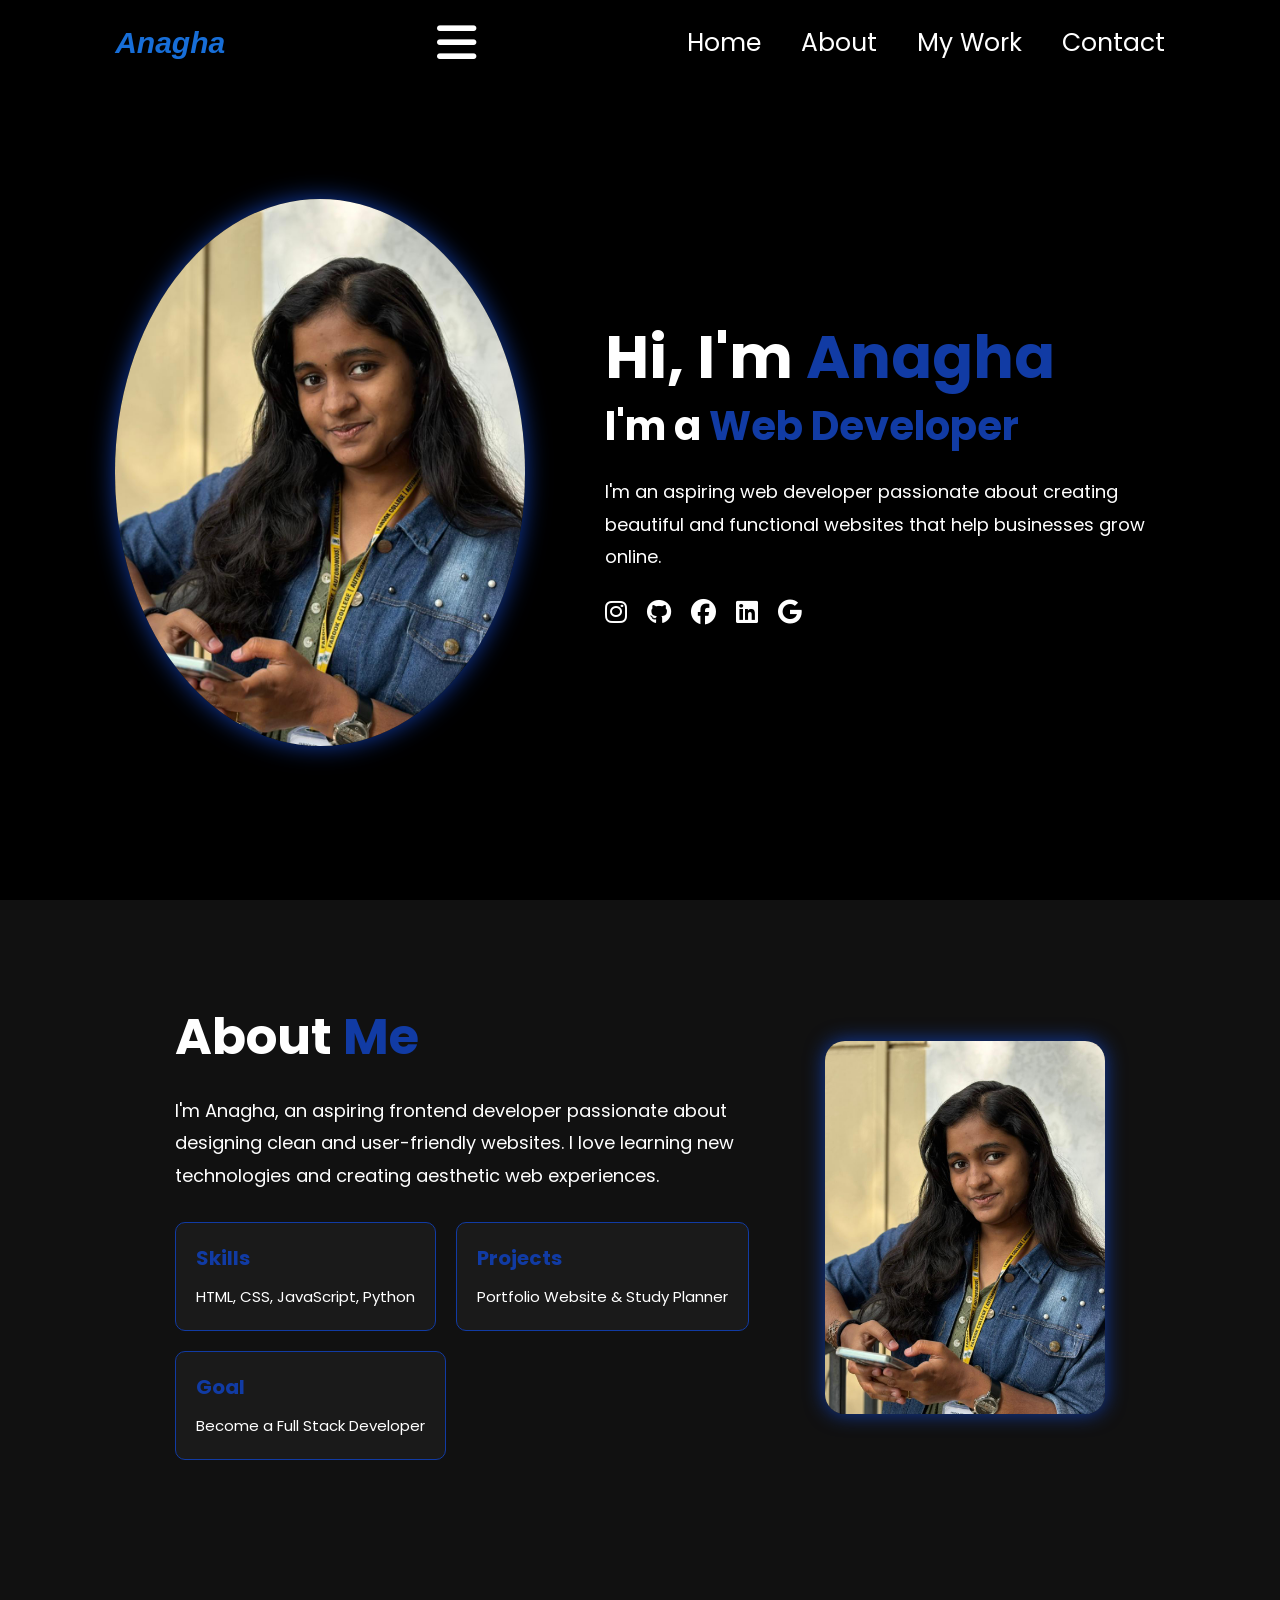
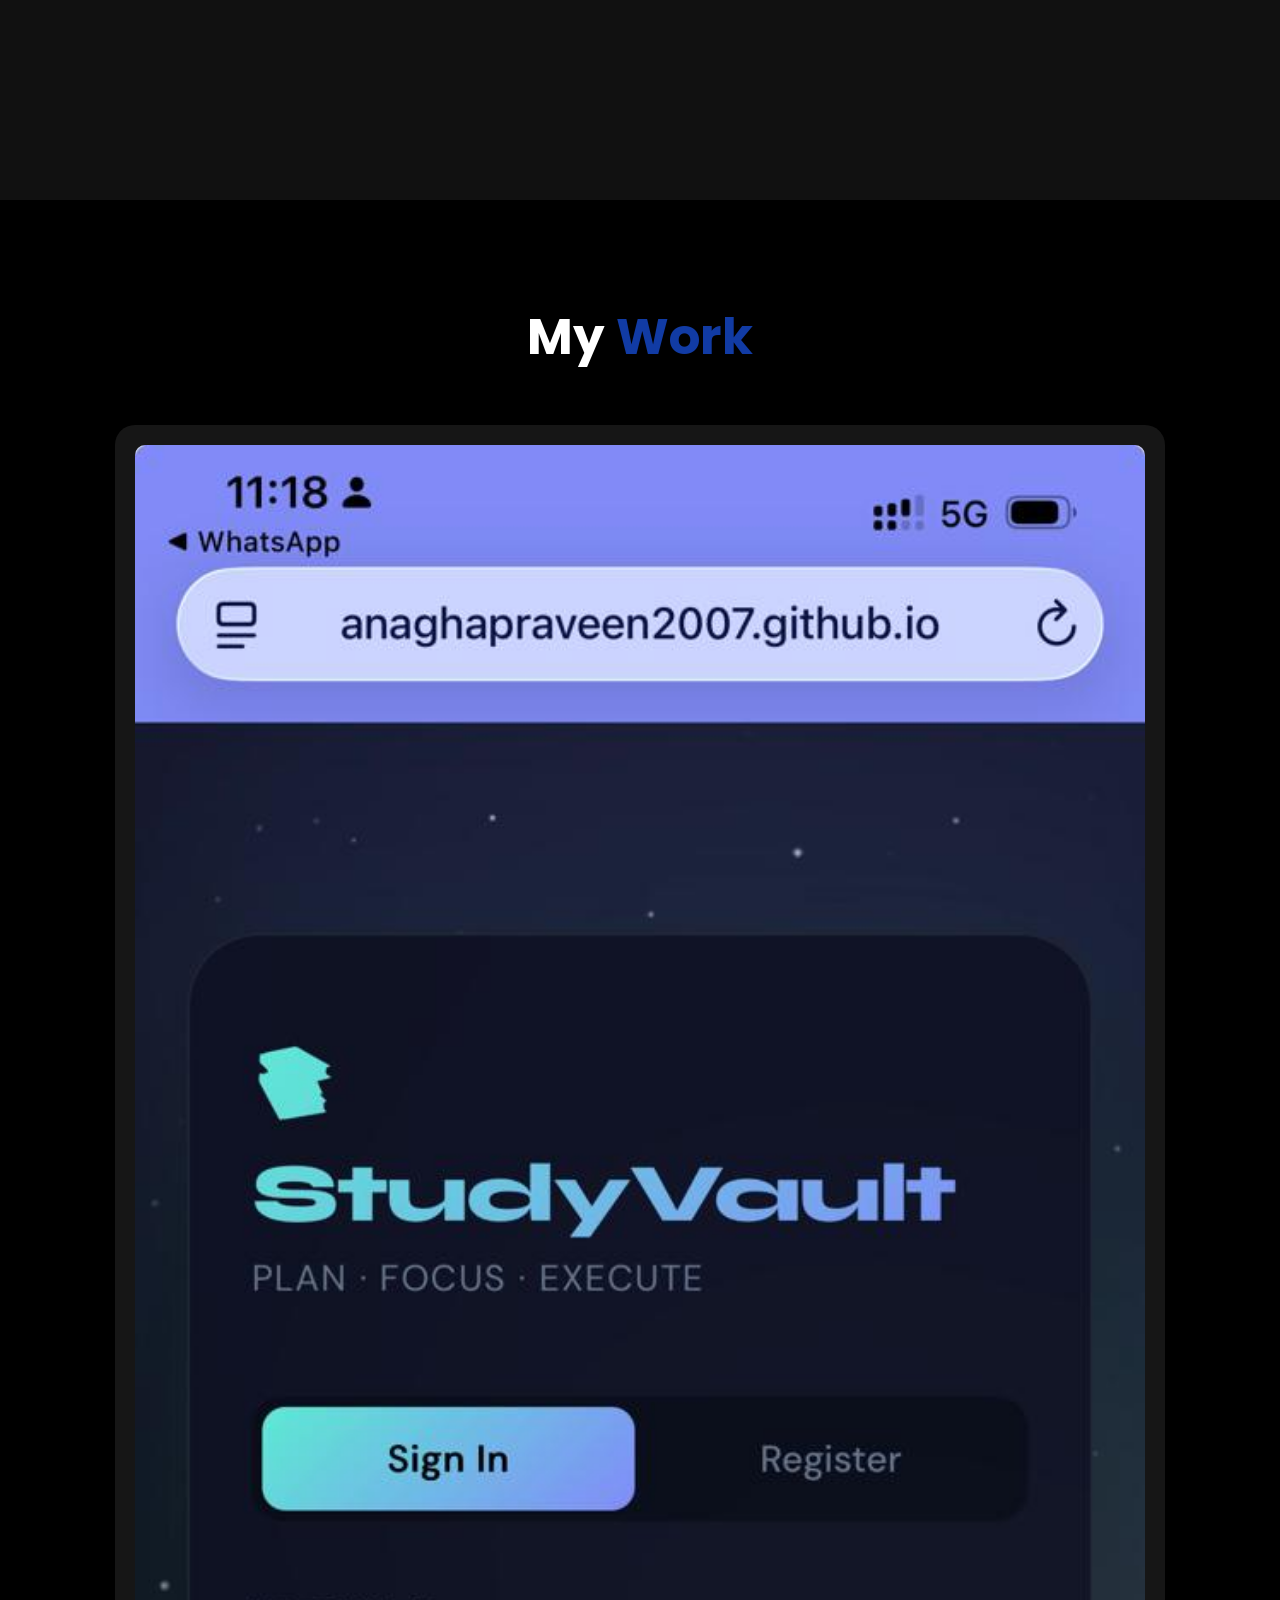
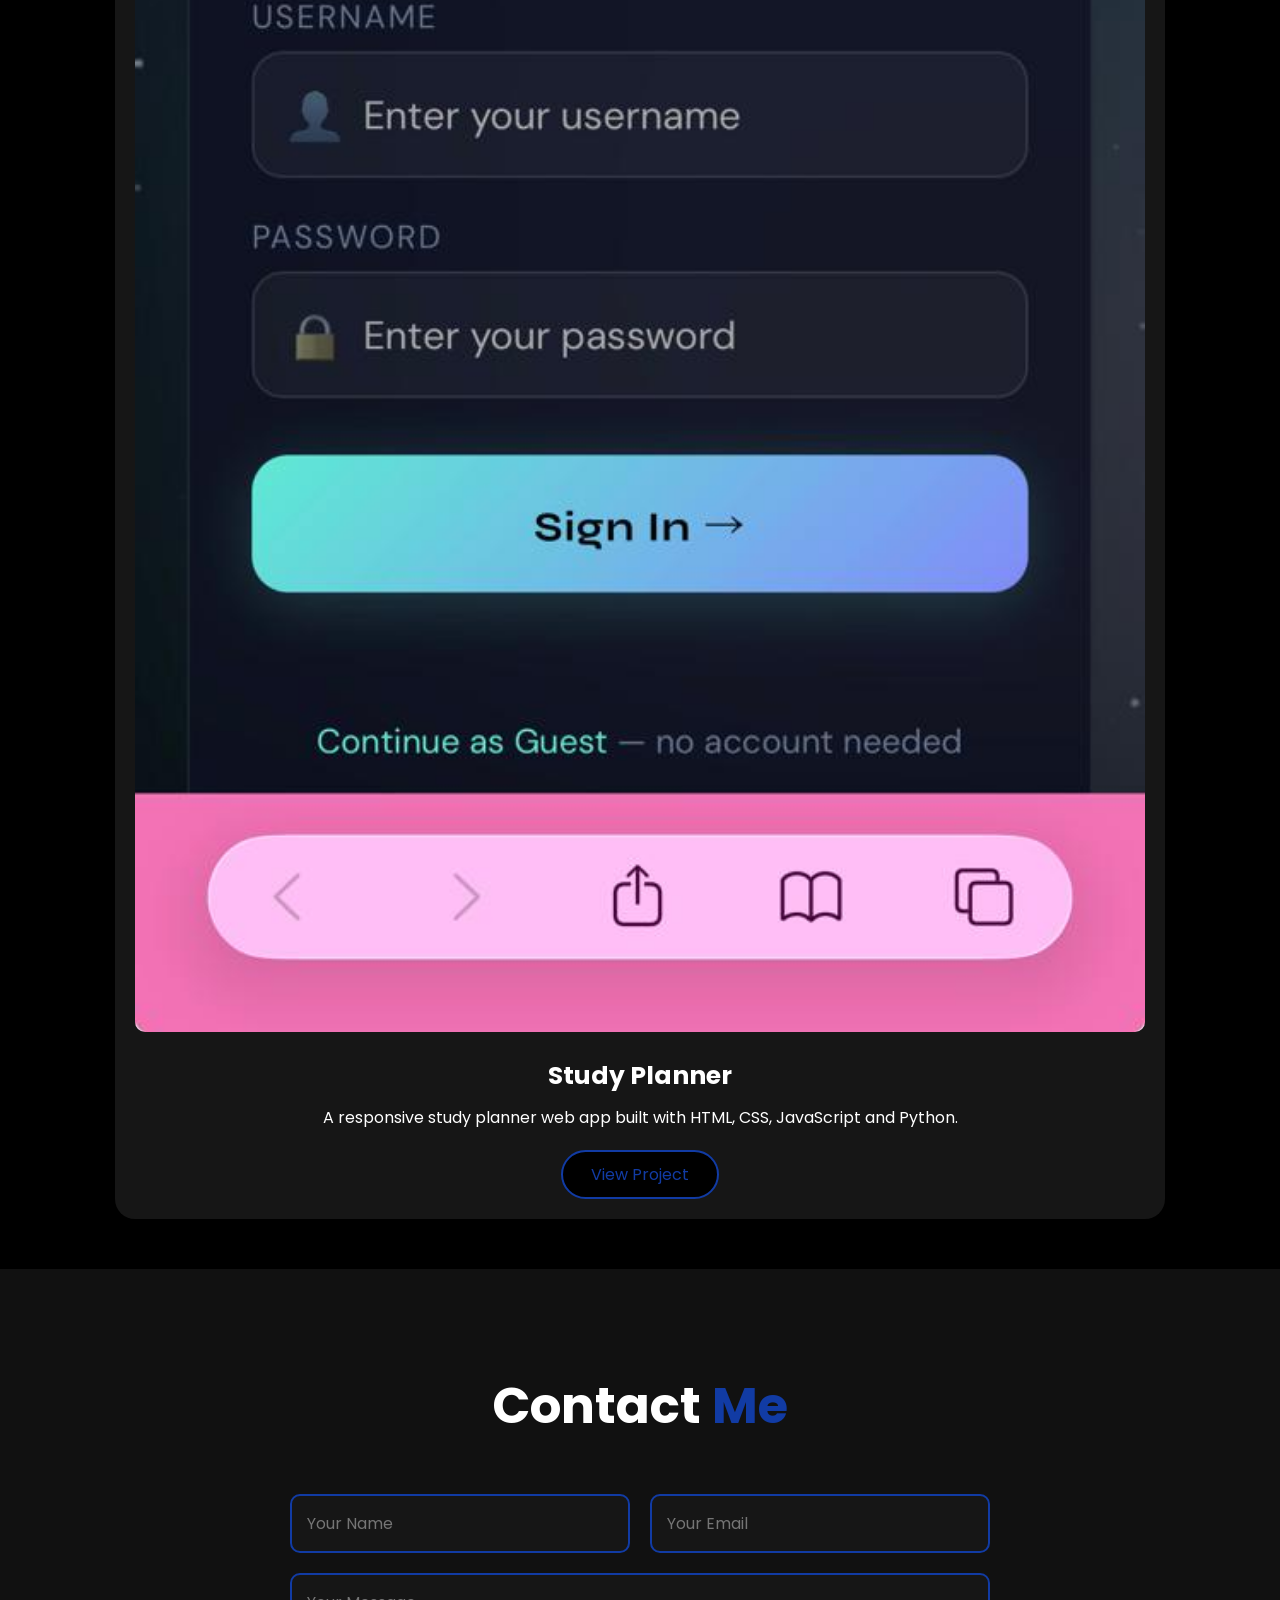
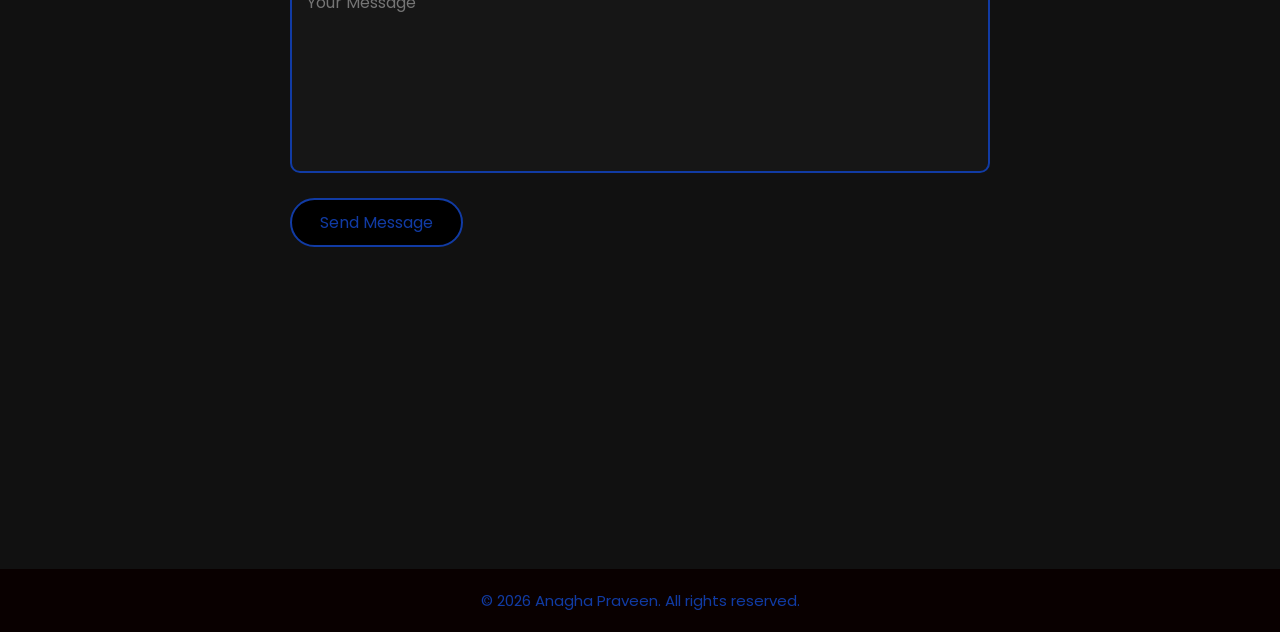
==== commit bb6bd47c: "Fix formatting issues in index.html" ====
--- a/index.html
+++ b/index.html
@@ -29,8 +29,6 @@
 
 </header>
 
-<!-- HOME SECTION -->
-
 <section class="home" id="home">
 
     <div class="home-img">
@@ -82,8 +80,6 @@
     </div>
 
 </section>
-
-<!-- ABOUT SECTION -->
 
 <section class="about" id="about">
 
@@ -129,8 +125,6 @@
 
 </section>
 
-<!-- PROJECTS SECTION -->
-
 <section class="projects" id="projects">
 
     <h2 class="section-title">
@@ -162,8 +156,6 @@
 
 </section>
 
-<!-- CONTACT SECTION -->
-
 <section class="contact" id="contact">
 
     <h2>Contact <span>Me</span></h2>
--- a/style.css
+++ b/style.css
@@ -58,7 +58,7 @@
 }
 
 .navbar a{
-    font-size:1.8rem;
+    font-size:2.5rem;
     color:white;
     transition:0.3s ease;
 }
@@ -69,7 +69,7 @@
 
 .menu-icon{
     display:none;
-    font-size:1.5rem;
+    font-size:4.5rem;
     color:white;
     cursor:pointer;
 }
